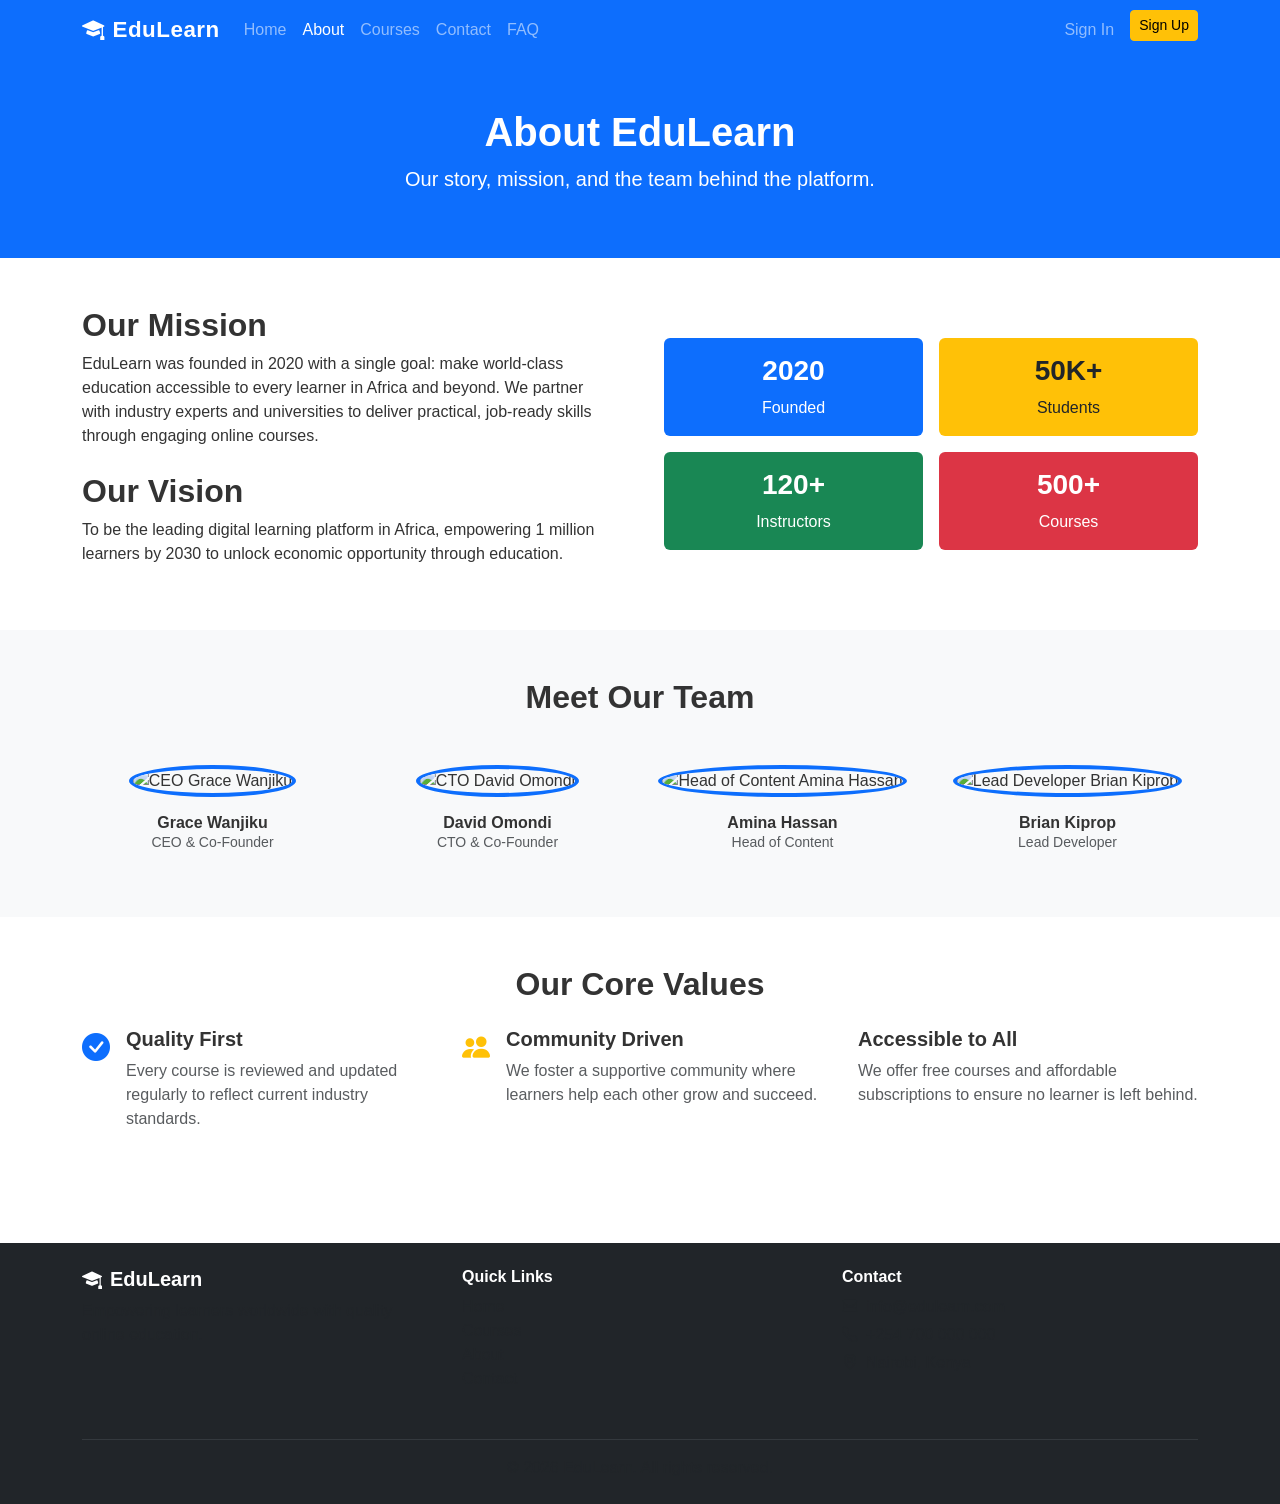
==== about.html @ 4dcf715f "About page made" ====
<!DOCTYPE html>
<html lang="en">
<head>
  <meta charset="UTF-8">
  <meta name="viewport" content="width=device-width, initial-scale=1.0">
  <title>EduLearn — About Us</title>
  <link href="https://cdn.jsdelivr.net/npm/bootstrap@5.3.3/dist/css/bootstrap.min.css" rel="stylesheet">
  <link href="https://cdn.jsdelivr.net/npm/bootstrap-icons@1.11.3/font/bootstrap-icons.min.css" rel="stylesheet">
  <link rel="stylesheet" href="css/style.css">
</head>
<body>

  <!-- NAVBAR (same on every page) -->
  <nav class="navbar navbar-expand-lg navbar-dark bg-primary sticky-top">
    <div class="container">
      <a class="navbar-brand fw-bold" href="index.html">
        <i class="bi bi-mortarboard-fill me-2"></i>EduLearn
      </a>
      <button class="navbar-toggler" type="button" data-bs-toggle="collapse" data-bs-target="#navbarNav">
        <span class="navbar-toggler-icon"></span>
      </button>
      <div class="collapse navbar-collapse" id="navbarNav">
        <ul class="navbar-nav me-auto">
          <li class="nav-item"><a class="nav-link" href="index.html">Home</a></li>
          <li class="nav-item"><a class="nav-link active" href="about.html">About</a></li>
          <li class="nav-item"><a class="nav-link" href="courses.html">Courses</a></li>
          <li class="nav-item"><a class="nav-link" href="contact.html">Contact</a></li>
          <li class="nav-item"><a class="nav-link" href="faq.html">FAQ</a></li>
        </ul>
        <ul class="navbar-nav">
          <li class="nav-item"><a class="nav-link" href="signin.html">Sign In</a></li>
          <li class="nav-item"><a class="btn btn-warning btn-sm ms-2" href="signup.html">Sign Up</a></li>
        </ul>
      </div>
    </div>
  </nav>

  <!-- PAGE HEADER -->
  <section class="bg-primary text-white text-center py-5">
    <div class="container">
      <h1 class="fw-bold">About EduLearn</h1>
      <p class="lead">Our story, mission, and the team behind the platform.</p>
    </div>
  </section>

  <!-- MISSION & VISION -->
  <section class="py-5">
    <div class="container">
      <div class="row align-items-center g-5">
        <div class="col-md-6">
          <h2 class="fw-bold">Our Mission</h2>
          <p>EduLearn was founded in 2020 with a single goal: make world-class education accessible to every learner in Africa and beyond. We partner with industry experts and universities to deliver practical, job-ready skills through engaging online courses.</p>
          <h2 class="fw-bold mt-4">Our Vision</h2>
          <p>To be the leading digital learning platform in Africa, empowering 1 million learners by 2030 to unlock economic opportunity through education.</p>
        </div>
        <div class="col-md-6">
          <div class="row g-3">
            <div class="col-6">
              <div class="card border-0 bg-primary text-white text-center p-3">
                <h3 class="fw-bold">2020</h3>
                <p class="mb-0">Founded</p>
              </div>
            </div>
            <div class="col-6">
              <div class="card border-0 bg-warning text-dark text-center p-3">
                <h3 class="fw-bold">50K+</h3>
                <p class="mb-0">Students</p>
              </div>
            </div>
            <div class="col-6">
              <div class="card border-0 bg-success text-white text-center p-3">
                <h3 class="fw-bold">120+</h3>
                <p class="mb-0">Instructors</p>
              </div>
            </div>
            <div class="col-6">
              <div class="card border-0 bg-danger text-white text-center p-3">
                <h3 class="fw-bold">500+</h3>
                <p class="mb-0">Courses</p>
              </div>
            </div>
          </div>
        </div>
      </div>
    </div>
  </section>

  <!-- TEAM SECTION -->
  <section class="py-5 bg-light">
    <div class="container">
      <h2 class="text-center fw-bold mb-5">Meet Our Team</h2>
      <div class="row g-4 justify-content-center">
        <div class="col-6 col-md-3 text-center">
          <img src="https://ui-avatars.com/api/?name=Grace+Wanjiku&background=0d6efd&color=fff&size=120" class="rounded-circle team-img mb-3" alt="CEO Grace Wanjiku">
          <h6 class="fw-bold mb-0">Grace Wanjiku</h6>
          <p class="text-muted small">CEO & Co-Founder</p>
        </div>
        <div class="col-6 col-md-3 text-center">
          <img src="https://ui-avatars.com/api/?name=David+Omondi&background=0a58ca&color=fff&size=120" class="rounded-circle team-img mb-3" alt="CTO David Omondi">
          <h6 class="fw-bold mb-0">David Omondi</h6>
          <p class="text-muted small">CTO & Co-Founder</p>
        </div>
        <div class="col-6 col-md-3 text-center">
          <img src="https://ui-avatars.com/api/?name=Amina+Hassan&background=ffc107&color=333&size=120" class="rounded-circle team-img mb-3" alt="Head of Content Amina Hassan">
          <h6 class="fw-bold mb-0">Amina Hassan</h6>
          <p class="text-muted small">Head of Content</p>
        </div>
        <div class="col-6 col-md-3 text-center">
          <img src="https://ui-avatars.com/api/?name=Brian+Kiprop&background=198754&color=fff&size=120" class="rounded-circle team-img mb-3" alt="Lead Developer Brian Kiprop">
          <h6 class="fw-bold mb-0">Brian Kiprop</h6>
          <p class="text-muted small">Lead Developer</p>
        </div>
      </div>
    </div>
  </section>

  <!-- VALUES -->
  <section class="py-5">
    <div class="container">
      <h2 class="text-center fw-bold mb-4">Our Core Values</h2>
      <div class="row g-4">
        <div class="col-md-4">
          <div class="d-flex">
            <i class="bi bi-check-circle-fill text-primary fs-3 me-3 flex-shrink-0"></i>
            <div>
              <h5 class="fw-bold">Quality First</h5>
              <p class="text-muted">Every course is reviewed and updated regularly to reflect current industry standards.</p>
            </div>
          </div>
        </div>
        <div class="col-md-4">
          <div class="d-flex">
            <i class="bi bi-people-fill text-warning fs-3 me-3 flex-shrink-0"></i>
            <div>
              <h5 class="fw-bold">Community Driven</h5>
              <p class="text-muted">We foster a supportive community where learners help each other grow and succeed.</p>
            </div>
          </div>
        </div>
        <div class="col-md-4">
          <div class="d-flex">
            <i class="bi bi-globe-africa text-success fs-3 me-3 flex-shrink-0"></i>
            <div>
              <h5 class="fw-bold">Accessible to All</h5>
              <p class="text-muted">We offer free courses and affordable subscriptions to ensure no learner is left behind.</p>
            </div>
          </div>
        </div>
      </div>
    </div>
  </section>

  <!-- FOOTER -->
  <footer class="bg-dark text-white py-4 mt-5">
    <div class="container">
      <div class="row">
        <div class="col-md-4 mb-3">
          <h5 class="fw-bold"><i class="bi bi-mortarboard-fill me-2"></i>EduLearn</h5>
          <p class="text-muted">Empowering learners worldwide with quality online education.</p>
        </div>
        <div class="col-md-4 mb-3">
          <h6 class="fw-bold">Quick Links</h6>
          <ul class="list-unstyled">
            <li><a href="index.html" class="text-muted text-decoration-none">Home</a></li>
            <li><a href="courses.html" class="text-muted text-decoration-none">Courses</a></li>
            <li><a href="about.html" class="text-muted text-decoration-none">About</a></li>
            <li><a href="contact.html" class="text-muted text-decoration-none">Contact</a></li>
          </ul>
        </div>
        <div class="col-md-4 mb-3">
          <h6 class="fw-bold">Contact</h6>
          <p class="text-muted mb-1"><i class="bi bi-envelope me-2"></i>info@edulearn.com</p>
          <p class="text-muted mb-1"><i class="bi bi-telephone me-2"></i>+254 700 000 000</p>
          <p class="text-muted"><i class="bi bi-geo-alt me-2"></i>Nairobi, Kenya</p>
        </div>
      </div>
      <hr class="border-secondary">
      <p class="text-center text-muted mb-0">&copy; 2026 EduLearn. All rights reserved.</p>
    </div>
  </footer>

  <script src="https://cdn.jsdelivr.net/npm/bootstrap@5.3.3/dist/js/bootstrap.bundle.min.js"></script>
  <script src="js/main.js"></script>
</body>
</html>
---- css/style.css ----
/* ===== GLOBAL STYLES ===== */
:root {
  --primary: #0d6efd;
  --warning: #ffc107;
  --dark: #212529;
  --light-bg: #f8f9fa;
}

body {
  font-family: 'Segoe UI', Arial, sans-serif;
  font-size: 1rem;
  color: #333;
  background-color: #fff;
}

/* ===== HERO SECTION ===== */
.hero-section {
  background: linear-gradient(135deg, #0d6efd 0%, #0a58ca 60%, #084298 100%);
  min-height: 70vh;
  display: flex;
  align-items: center;
}

/* ===== CATEGORY CARDS ===== */
.category-card {
  transition: transform 0.3s ease, box-shadow 0.3s ease;
  cursor: pointer;
}
.category-card:hover {
  transform: translateY(-8px);
  box-shadow: 0 12px 24px rgba(0,0,0,0.12) !important;
}

/* ===== COURSE CARDS ===== */
.course-card {
  transition: transform 0.3s ease;
}
.course-card:hover {
  transform: translateY(-5px);
}
.course-card .badge-level {
  font-size: 0.75rem;
}

/* ===== NAVBAR ===== */
.navbar-brand {
  font-size: 1.4rem;
  letter-spacing: 0.5px;
}

/* ===== TEAM SECTION ===== */
.team-img {
  width: 120px;
  height: 120px;
  object-fit: cover;
  border: 4px solid #0d6efd;
}

/* ===== FOOTER ===== */
footer a:hover {
  color: #ffc107 !important;
}

/* ===== DARK MODE ===== */
body.dark-mode {
  background-color: #121212;
  color: #e0e0e0;
}
body.dark-mode .navbar {
  background-color: #1a1a2e !important;
}
body.dark-mode .card {
  background-color: #1e1e2f;
  color: #e0e0e0;
  border-color: #333;
}
body.dark-mode footer {
  background-color: #0d0d0d !important;
}
body.dark-mode .bg-light {
  background-color: #1a1a2e !important;
}
body.dark-mode .text-muted {
  color: #aaa !important;
}

/* ===== SEARCH BAR ===== */
#searchInput {
  border-radius: 25px;
  padding-left: 1.2rem;
}

/* ===== FORM STYLES ===== */
.form-control:focus {
  border-color: #0d6efd;
  box-shadow: 0 0 0 0.2rem rgba(13,110,253,0.2);
}
.error-msg {
  color: #dc3545;
  font-size: 0.82rem;
  margin-top: 2px;
  display: none;
}
.error-msg.show {
  display: block;
}

/* ===== RESPONSIVE FIXES ===== */
@media (max-width: 768px) {
  .hero-section {
    min-height: 50vh;
  }
  .hero-section h1 {
    font-size: 2rem;
  }
}
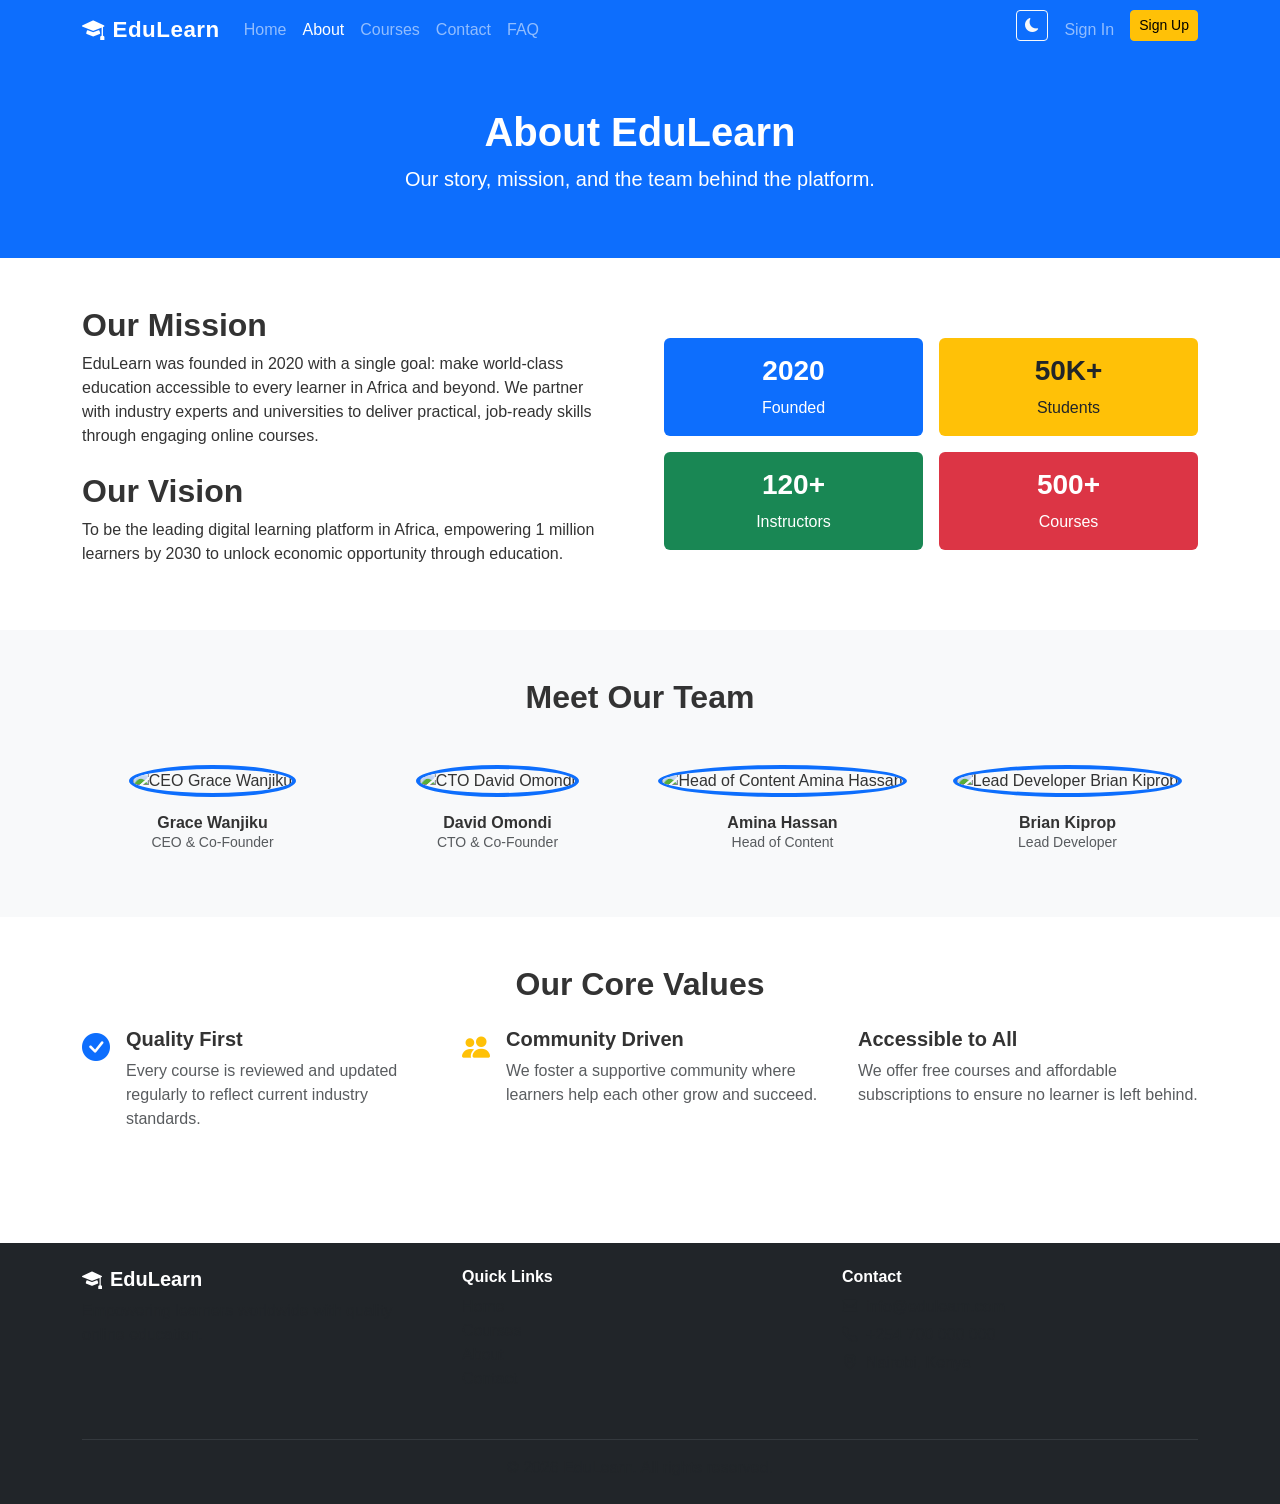
==== commit 61e0178e: "added dark mode toggle button to about page" ====
--- a/about.html
+++ b/about.html
@@ -28,6 +28,11 @@
           <li class="nav-item"><a class="nav-link" href="faq.html">FAQ</a></li>
         </ul>
         <ul class="navbar-nav">
+          <li class="nav-item">
+            <button class="btn btn-outline-light btn-sm me-2" id="darkToggle" title="Toggle dark mode">
+              <i class="bi bi-moon-fill"></i>
+            </button>
+          </li>
           <li class="nav-item"><a class="nav-link" href="signin.html">Sign In</a></li>
           <li class="nav-item"><a class="btn btn-warning btn-sm ms-2" href="signup.html">Sign Up</a></li>
         </ul>
--- a/css/style.css
+++ b/css/style.css
@@ -62,6 +62,9 @@
 }
 
 /* ===== DARK MODE ===== */
+body {
+  transition: background-color 0.3s ease, color 0.3s ease;
+}
 body.dark-mode {
   background-color: #121212;
   color: #e0e0e0;
@@ -82,6 +85,26 @@
 }
 body.dark-mode .text-muted {
   color: #aaa !important;
+}
+body.dark-mode .form-control,
+body.dark-mode .form-select {
+  background-color: #1e1e2f;
+  color: #e0e0e0;
+  border-color: #444;
+}
+body.dark-mode .form-control::placeholder {
+  color: #888;
+}
+body.dark-mode .accordion-item,
+body.dark-mode .accordion-button {
+  background-color: #1e1e2f;
+  color: #e0e0e0;
+}
+body.dark-mode .breadcrumb-item.active {
+  color: #aaa;
+}
+body.dark-mode hr {
+  border-color: #333;
 }
 
 /* ===== SEARCH BAR ===== */
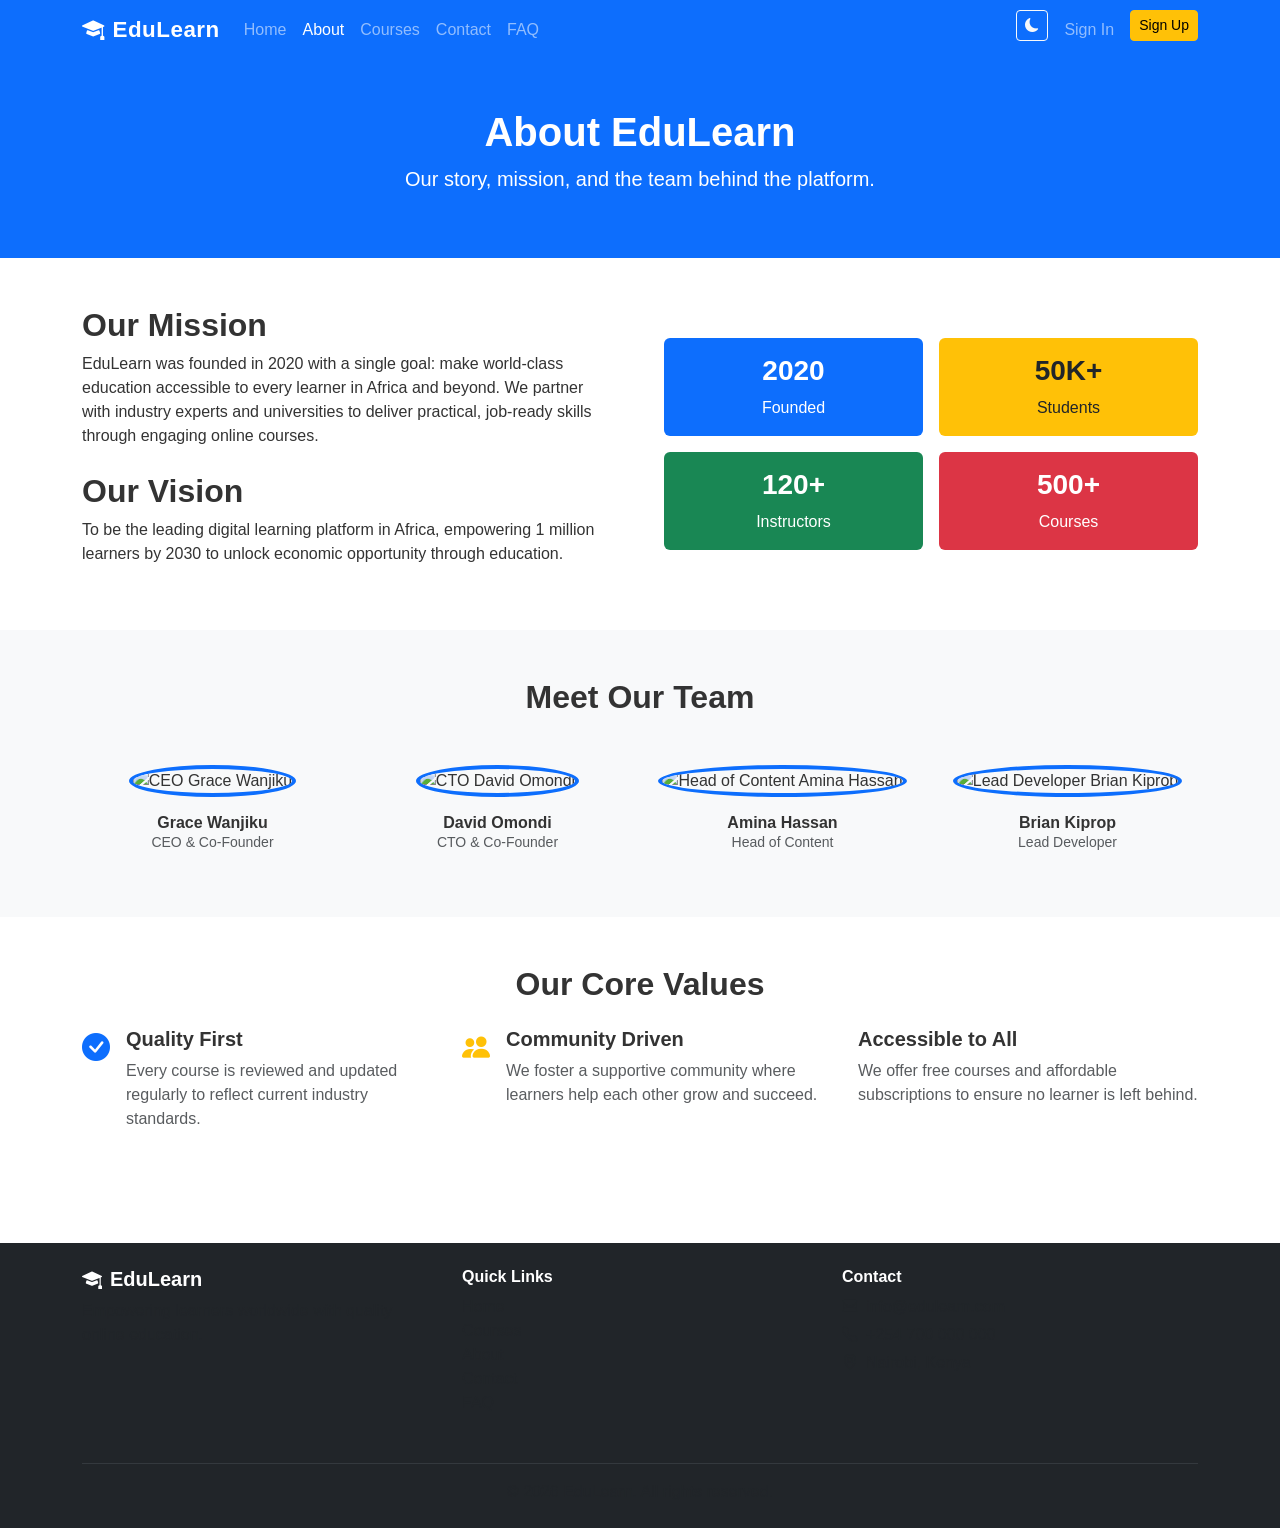
==== commit 83395fdb: "polished footer consistency across all pages" ====
--- a/about.html
+++ b/about.html
@@ -29,8 +29,8 @@
         </ul>
         <ul class="navbar-nav">
           <li class="nav-item">
-            <button class="btn btn-outline-light btn-sm me-2" id="darkToggle" title="Toggle dark mode">
-              <i class="bi bi-moon-fill"></i>
+            <button class="btn btn-outline-light btn-sm me-2" id="darkToggle" title="Toggle dark mode" aria-label="Toggle dark mode">
+              <i class="bi bi-moon-fill" aria-hidden="true"></i>
             </button>
           </li>
           <li class="nav-item"><a class="nav-link" href="signin.html">Sign In</a></li>
@@ -119,7 +119,7 @@
     </div>
   </section>
 
-  <!-- VALUES -->
+    <!-- VALUES -->
   <section class="py-5">
     <div class="container">
       <h2 class="text-center fw-bold mb-4">Our Core Values</h2>
@@ -170,6 +170,7 @@
             <li><a href="courses.html" class="text-muted text-decoration-none">Courses</a></li>
             <li><a href="about.html" class="text-muted text-decoration-none">About</a></li>
             <li><a href="contact.html" class="text-muted text-decoration-none">Contact</a></li>
+            <li><a href="faq.html" class="text-muted text-decoration-none">FAQ</a></li>
           </ul>
         </div>
         <div class="col-md-4 mb-3">
--- a/css/style.css
+++ b/css/style.css
@@ -136,4 +136,14 @@
   .hero-section h1 {
     font-size: 2rem;
   }
+  .filter-btn {
+    font-size: 0.85rem;
+  }
+}
+
+@media (min-width: 769px) {
+  .btn-md-normal {
+    font-size: 1rem;
+    padding: 0.375rem 0.75rem;
+  }
 }
